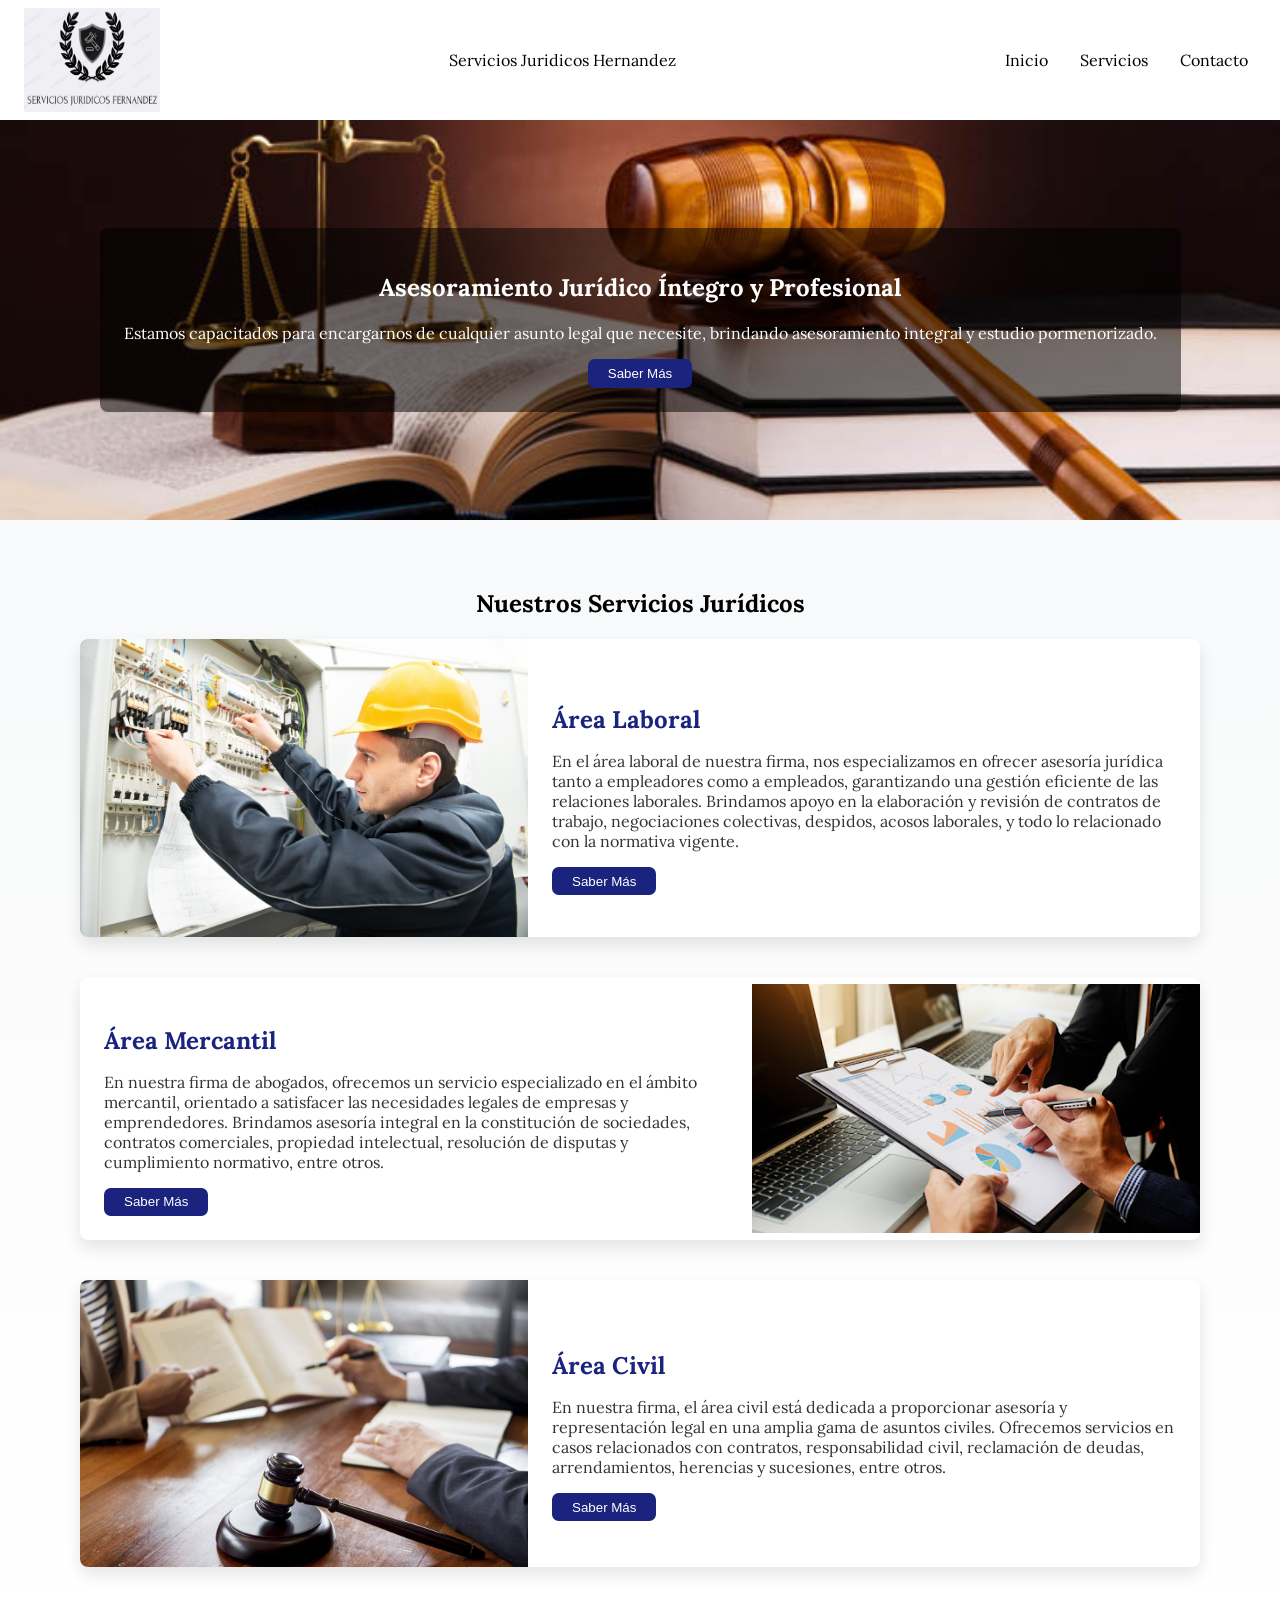
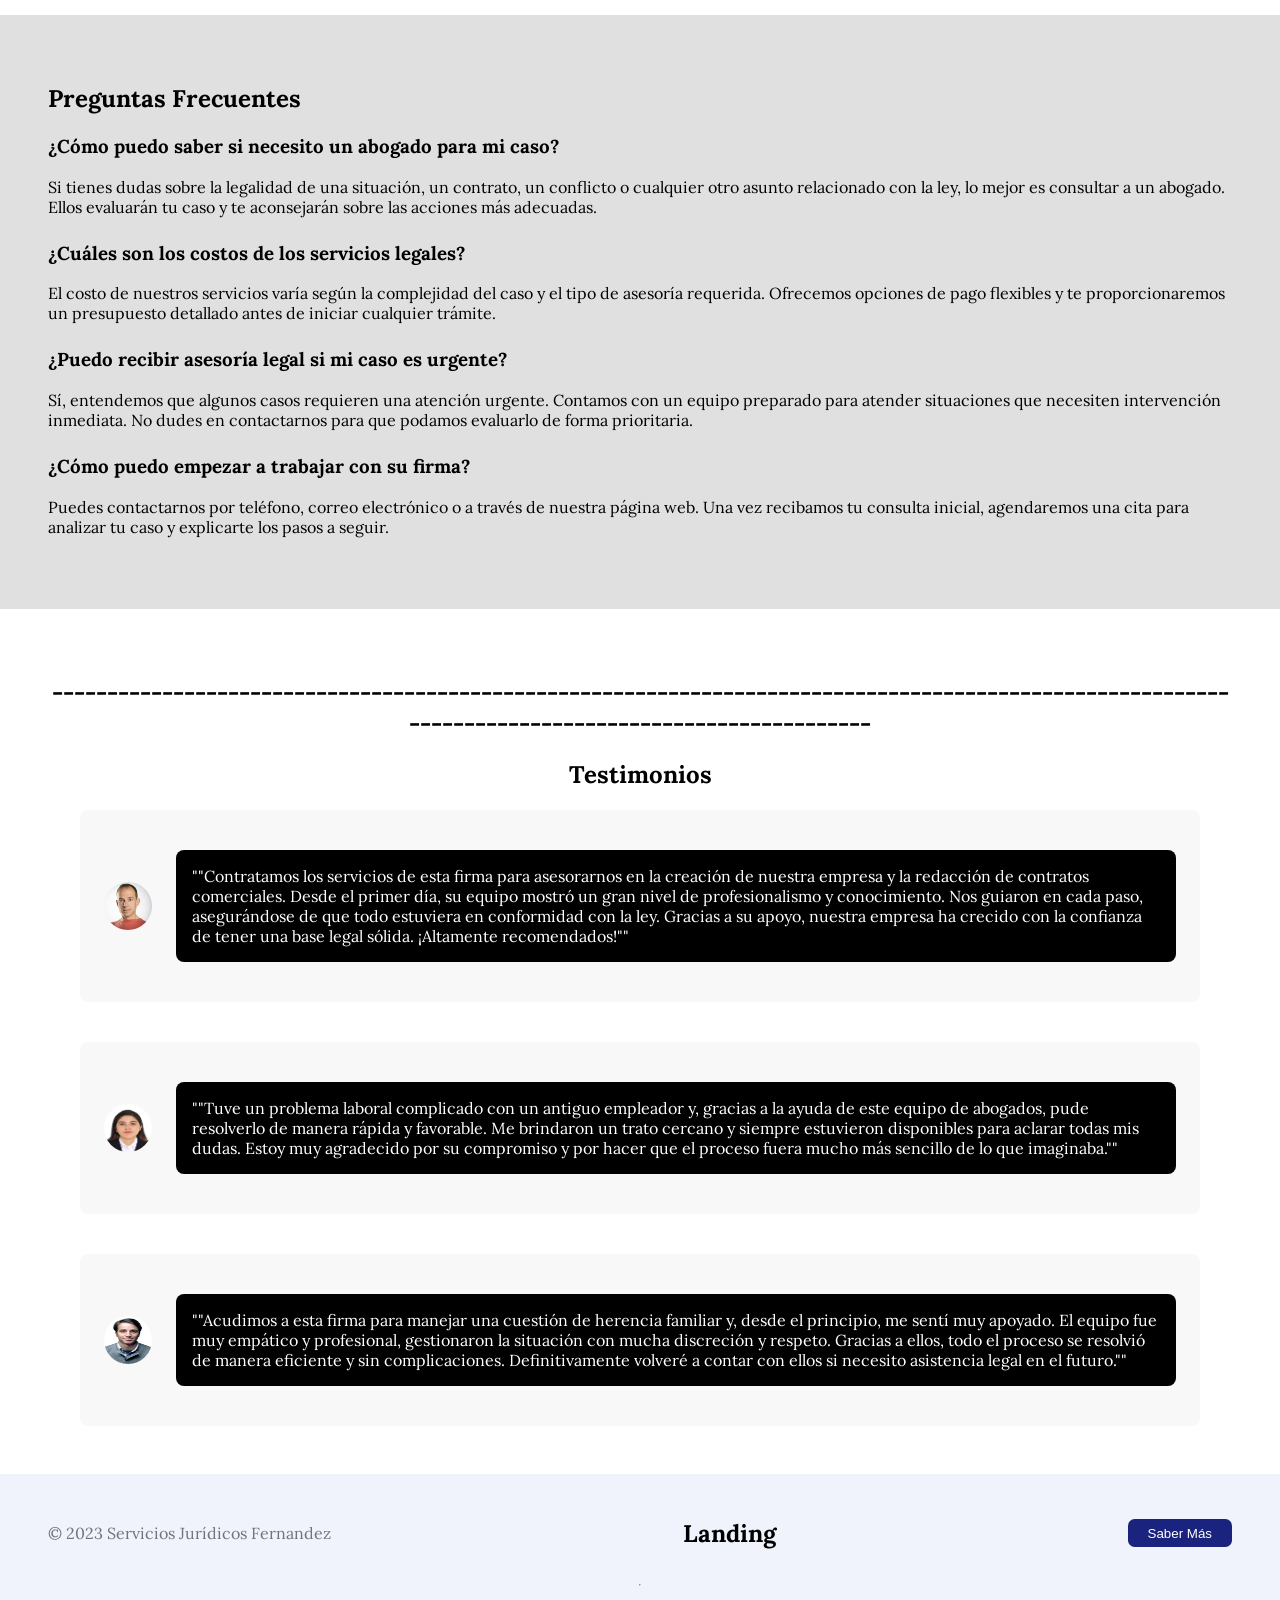
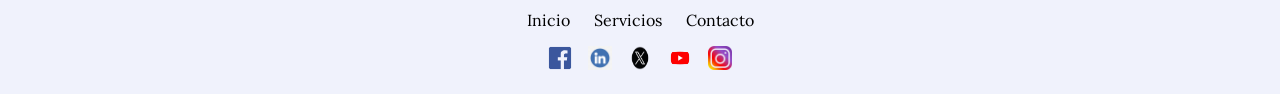
==== index.html @ eb450b71 "Web Figma" ====
<!DOCTYPE html>
<html lang="es">
<head>
    <meta charset="UTF-8">
    <meta name="viewport" content="width=device-width, initial-scale=1.0">
    <title>Servicios Jurídicos</title>
    <link rel="stylesheet" href="webfigmacss.css">
</head>
<body>
    <header class="cabecera">
        <div class="logo">
          <img src="LogoJuridico.PNG" alt="Logo">
        </div>
        <p>Servicios Juridicos Hernandez</p>
        <nav class="menu">
          <ul>
            <li>Inicio</li>
            <li>Servicios</li>
            <li>Contacto</li>
          </ul>
        </nav>
      </header>

    <section class="hero">
        <div class="hero-content">
            <h2>Asesoramiento Jurídico Íntegro y Profesional</h2>
            <p>Estamos capacitados para encargarnos de cualquier asunto legal que necesite, brindando asesoramiento integral y estudio pormenorizado.</p>
            <button>Saber Más</button>
        </div>
    </section>

    <section class="servicios">
        <h2>Nuestros Servicios Jurídicos</h2>
        <div class="grid-container">
            <div class="servicio">
                <img src="Trabajando.jpg" alt="Trabajando">
                <div class="servicio-contenido">
                    <h3>Área Laboral</h3>
                    <p>En el área laboral de nuestra firma, nos especializamos en ofrecer asesoría jurídica tanto a empleadores como a empleados, garantizando una gestión eficiente de las relaciones laborales. 
                    Brindamos apoyo en la elaboración y revisión de contratos de trabajo, negociaciones colectivas, despidos, acosos laborales, y todo lo relacionado con la normativa vigente.</p>
                    <button>Saber Más</button>
                </div>
            </div>
            <div class="servicio servicio-invertido">
                <img src="Mercantil.jpg" alt="Mercantil">
                <div class="servicio-contenido">
                    <h3>Área Mercantil</h3>
                    <p>En nuestra firma de abogados, ofrecemos un servicio especializado en el ámbito mercantil, orientado a satisfacer las necesidades legales de empresas y emprendedores. 
                    Brindamos asesoría integral en la constitución de sociedades, contratos comerciales, propiedad intelectual, resolución de disputas y cumplimiento normativo, entre otros.</p>
                    <button>Saber Más</button>
                </div>
            </div>
            <div class="servicio">
                <img src="Areacivil.jpeg" alt="Área Civil">
                <div class="servicio-contenido">
                    <h3>Área Civil</h3>
                    <p>En nuestra firma, el área civil está dedicada a proporcionar asesoría y representación legal en una amplia gama de asuntos civiles. 
                    Ofrecemos servicios en casos relacionados con contratos, responsabilidad civil, reclamación de deudas, arrendamientos, herencias y sucesiones, entre otros.</p>
                    <button>Saber Más</button>
                </div>
            </div>
        </div>
    </section>

    <section class="faq">
        <h2>Preguntas Frecuentes</h2>
        <div class="faq-item">
            <h3>¿Cómo puedo saber si necesito un abogado para mi caso?</h3>
            <p>Si tienes dudas sobre la legalidad de una situación, un contrato, un conflicto o cualquier otro asunto relacionado con la ley, lo mejor es consultar a un abogado. 
                Ellos evaluarán tu caso y te aconsejarán sobre las acciones más adecuadas.</p>
        </div>
        <div class="faq-item">
            <h3>¿Cuáles son los costos de los servicios legales?</h3>
            <p>El costo de nuestros servicios varía según la complejidad del caso y el tipo de asesoría requerida. 
                Ofrecemos opciones de pago flexibles y te proporcionaremos un presupuesto detallado antes de iniciar cualquier trámite.</p>
        </div>
        <div class="faq-item">
            <h3>¿Puedo recibir asesoría legal si mi caso es urgente?</h3>
            <p>Sí, entendemos que algunos casos requieren una atención urgente. Contamos con un equipo preparado para atender situaciones que necesiten intervención inmediata. 
                No dudes en contactarnos para que podamos evaluarlo de forma prioritaria.</p>
        </div>
        <div class="faq-item">
            <h3>¿Cómo puedo empezar a trabajar con su firma?</h3>
            <p>Puedes contactarnos por teléfono, correo electrónico o a través de nuestra página web. 
                Una vez recibamos tu consulta inicial, agendaremos una cita para analizar tu caso y explicarte los pasos a seguir.</p>
        </div>
    </section>

    <section class="testimonios">
        <h1>-----------------------------------------------------------------------------------------------------------------------------------------------------</h1>
        <h2>Testimonios</h2>
        <div class="grid-container">
            <div class="testimonio"> 
                <img src="Testimonio1.jpg" alt="Testimonio 1">
                <p>""Contratamos los servicios de esta firma para asesorarnos en la creación de nuestra empresa y la redacción de contratos comerciales. Desde el primer día, su equipo mostró un gran nivel de profesionalismo y conocimiento. Nos guiaron en cada paso, asegurándose de que todo estuviera en conformidad con la ley. 
                    Gracias a su apoyo, nuestra empresa ha crecido con la confianza de tener una base legal sólida. ¡Altamente recomendados!""</p>
            </div>
            <div class="testimonio"> 
                <img src="Testimonio2.jpg" alt="Testimonio 2">
                <p>""Tuve un problema laboral complicado con un antiguo empleador y, gracias a la ayuda de este equipo de abogados, pude resolverlo de manera rápida y favorable. Me brindaron un trato cercano y siempre estuvieron disponibles para aclarar todas mis dudas. 
                    Estoy muy agradecido por su compromiso y por hacer que el proceso fuera mucho más sencillo de lo que imaginaba.""</p>
            </div>
            <div class="testimonio"> 
                <img src="Testimonio3.jpg" alt="Testimonio 3">
                <p>""Acudimos a esta firma para manejar una cuestión de herencia familiar y, desde el principio, me sentí muy apoyado. El equipo fue muy empático y profesional, gestionaron la situación con mucha discreción y respeto. Gracias a ellos, todo el proceso se resolvió de manera eficiente y sin complicaciones. 
                    Definitivamente volveré a contar con ellos si necesito asistencia legal en el futuro.""</p>
            </div>
        </div>
    </section>

    <footer>
        <div class="footer-content">
            <p>&copy; 2023 Servicios Jurídicos Fernandez</p>
            <h2>Landing</h2>
            <button>Saber Más</button>
        </div>
        <hr>
        <ul class="footer-links">
            <li>Inicio</li>
            <li>Servicios</li>
            <li>Contacto</li>
        </ul>
        <div class="footer-social">
            <img src="facebook.png" alt="Facebook">
            <img src="linkedin.png" alt="LinkedIn">
            <img src="twitter.png" alt="Twitter">
            <img src="youtube.png" alt="YouTube">
            <img src="instagram.png" alt="Instagram">
        </div>
    </footer>
    
</body>
</html>
---- webfigmacss.css ----
@import url('https://fonts.googleapis.com/css2?family=Lora:wght@400;700&display=swap');

body {
    font-family: 'Lora', serif;
    margin: 0;
    padding: 0;
}

.cabecera {
    display: flex;
    justify-content: space-between;
    align-items: center;
    font-size: 1em;
    padding: 0.5em 1.5em;
    background-color: white;
    color: black;
}

.logo {
    display: flex;
    align-items: center;
}

.logo img {
    width: 8.5em;
    height: 6.5em;
    margin-right: 0.5em;
}

.menu ul {
    display: flex;
    list-style: none;
    gap: 1em;
}

.menu li {
    color: black;
    padding: 0.5em 0.5em;
    cursor: pointer;
}

.hero {
    display: flex;
    align-items: center;
    justify-content: center;
    text-align: center;
    height: 25em;
    background: url('serviciojuridico.jpg') center/cover no-repeat;
    color: white;
}

.hero-content {
    background: rgba(0, 0, 0, 0.5);
    padding: 1.5em;
    border-radius: 0.5em;
}

.servicios {
    text-align: center;
    padding: 3em;
    background: linear-gradient(to bottom, #f8f9fa, white);
}

.grid-container {
    display: flex;
    flex-direction: column;
    gap: 2.5em;
    max-width: 70em;
    margin: 0 auto;
}

.servicio {
    display: flex;
    align-items: center;
    background-color: white;
    border-radius: 0.5em;
    box-shadow: 0 0.5em 1em rgba(0, 0, 0, 0.1);
    overflow: hidden;
}

.servicio-invertido {
    flex-direction: row-reverse;
}

.servicio img {
    width: 40%;
    object-fit: cover;
}

.servicio-contenido {
    padding: 1.5em;
    text-align: left;
}

.servicio h3 {
    font-size: 1.5em;
    color: #1a237e;
    margin-bottom: 0.5em;
}

.servicio p {
    font-size: 1em;
    color: #333;
    margin-bottom: 1em;
}

button {
    background-color: #1a237e;
    color: white;
    padding: 0.5em 1.5em;
    border: none;
    border-radius: 0.5em;
    cursor: pointer;
}

button:hover {
    background-color: #3949ab;
}

.faq {
    padding: 3em;
    background-color: #e0e0e0;
}

.faq-item {
    margin-bottom: 1.5em;
}

.testimonios {
    padding: 3em;
    text-align: center;
}

.testimonios-container {
    display: flex;
    flex-direction: column;
    gap: 1.5em;
    max-width: 50em;
    margin: 0 auto;
}

.testimonio {
    display: flex;
    align-items: center;
    background-color: #f8f8f8;
    border-radius: 0.5em;
    padding: 1.5em;
    gap: 1.5em;
}

.testimonio img {
    width: 3em;
    height: 3em;
    border-radius: 50%;
}

.testimonio p {
    background-color: black;
    color: white;
    padding: 1em;
    border-radius: 0.5em;
    flex: 1;
    text-align: left;
}

footer {
    background-color: #f0f2fc;
    padding: 1.5em 3em;
    text-align: center;
    display: flex;
    flex-direction: column;
    align-items: center;
}

.footer-content {
    display: flex;
    justify-content: space-between;
    align-items: center;
    width: 100%;
    max-width: 75em;
    padding-bottom: 0.5em;
}

.footer-content p {
    color: #6c757d;
    font-size: 1em;
}

.footer-links {
    display: flex;
    gap: 1.5em;
    list-style: none;
    padding: 0;
}

.footer-links li {
    color: black;
    cursor: pointer;
    font-size: 1em;
}

.footer-social {
    display: flex;
    gap: 1em;
}

.footer-social img {
    width: 1.5em;
    height: 1.5em;
    cursor: pointer;
}
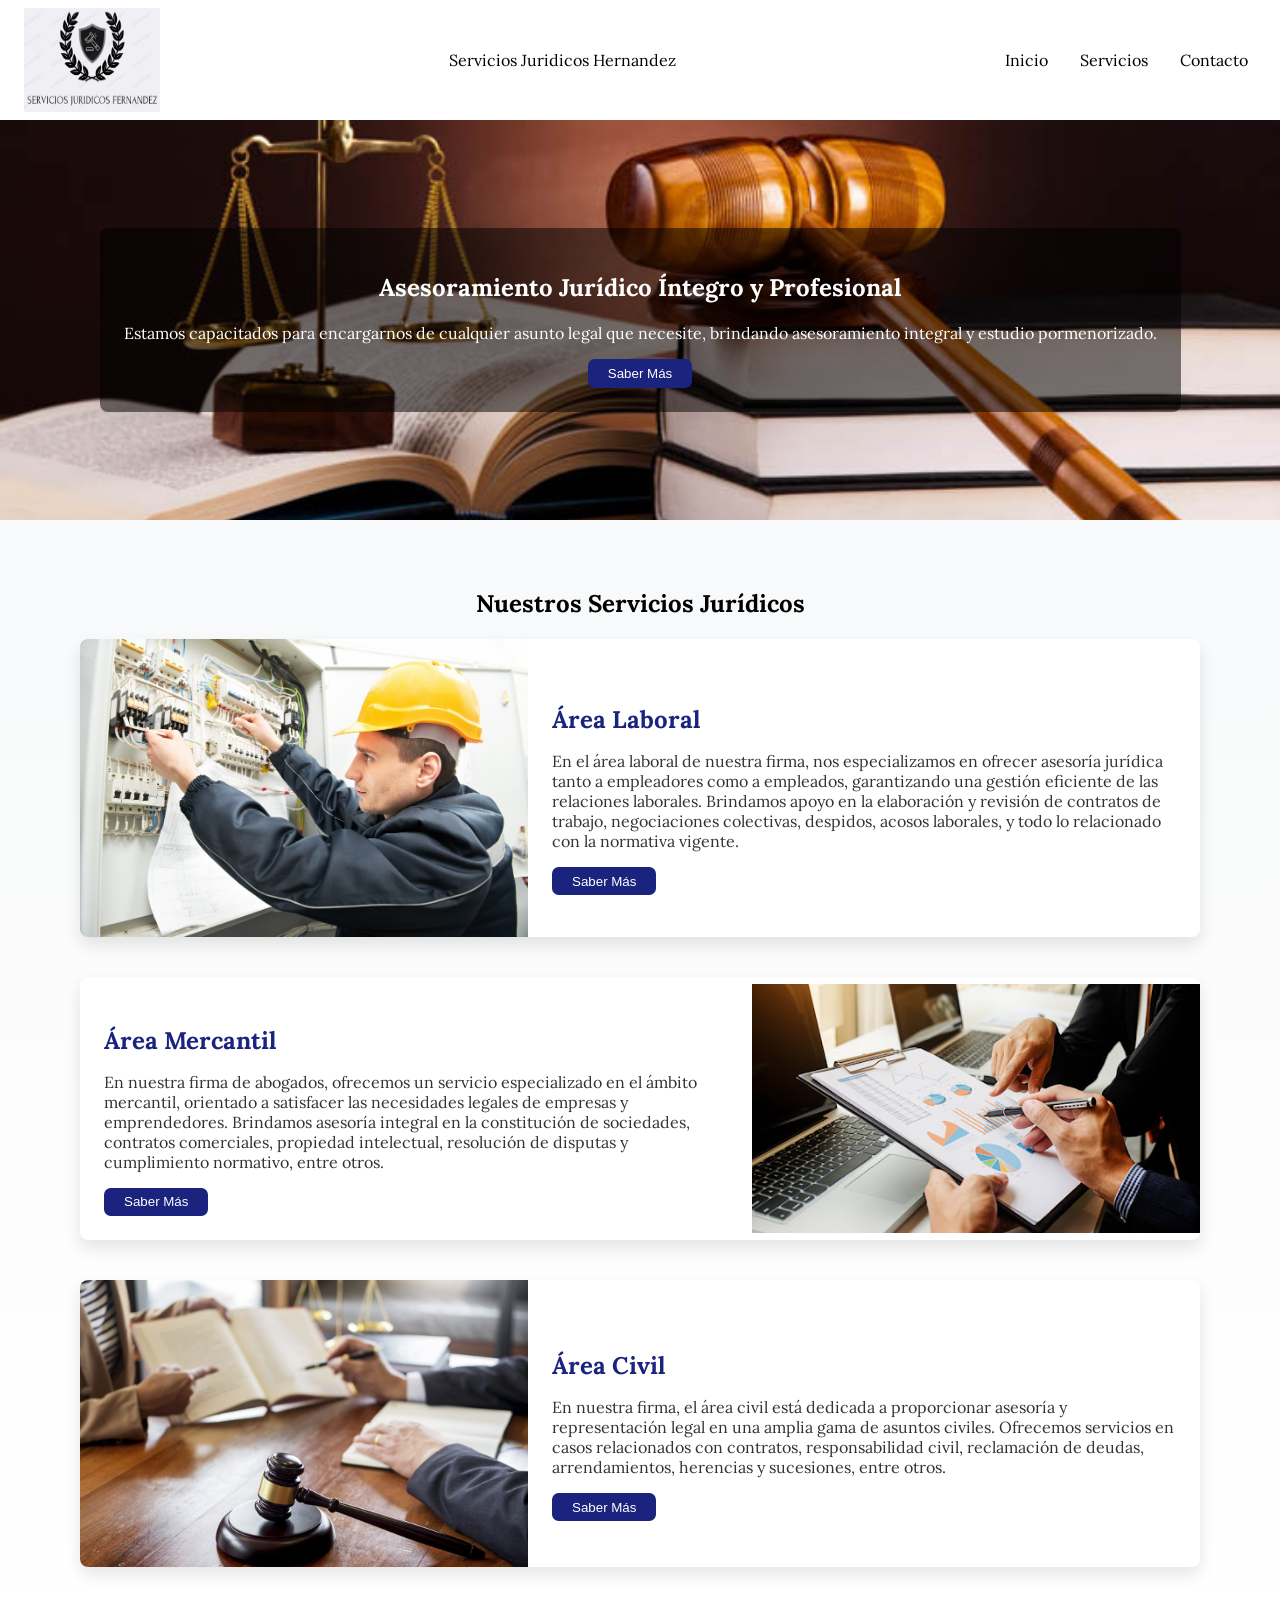
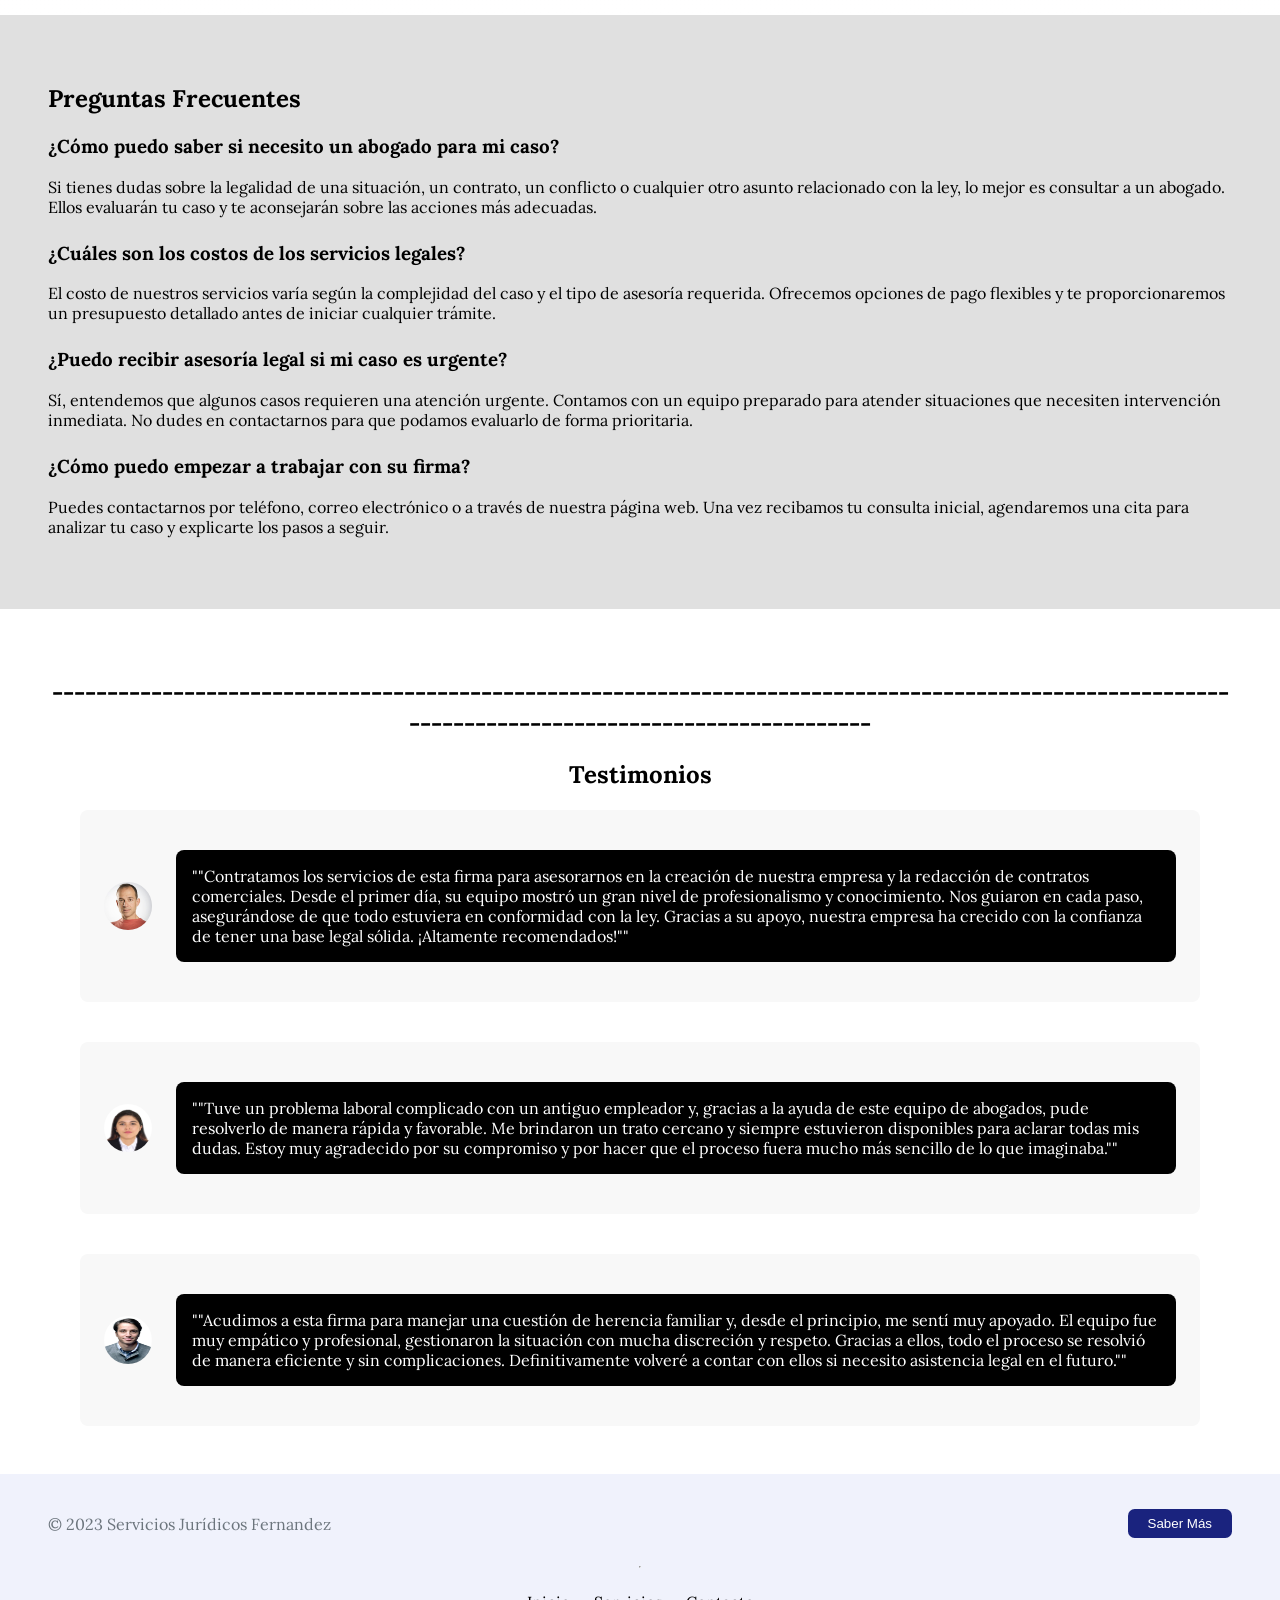
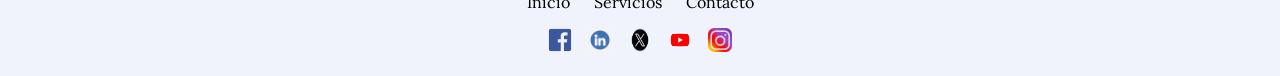
==== commit fe8013dc: "Web figma" ====
--- a/index.html
+++ b/index.html
@@ -111,7 +111,6 @@
     <footer>
         <div class="footer-content">
             <p>&copy; 2023 Servicios Jurídicos Fernandez</p>
-            <h2>Landing</h2>
             <button>Saber Más</button>
         </div>
         <hr>
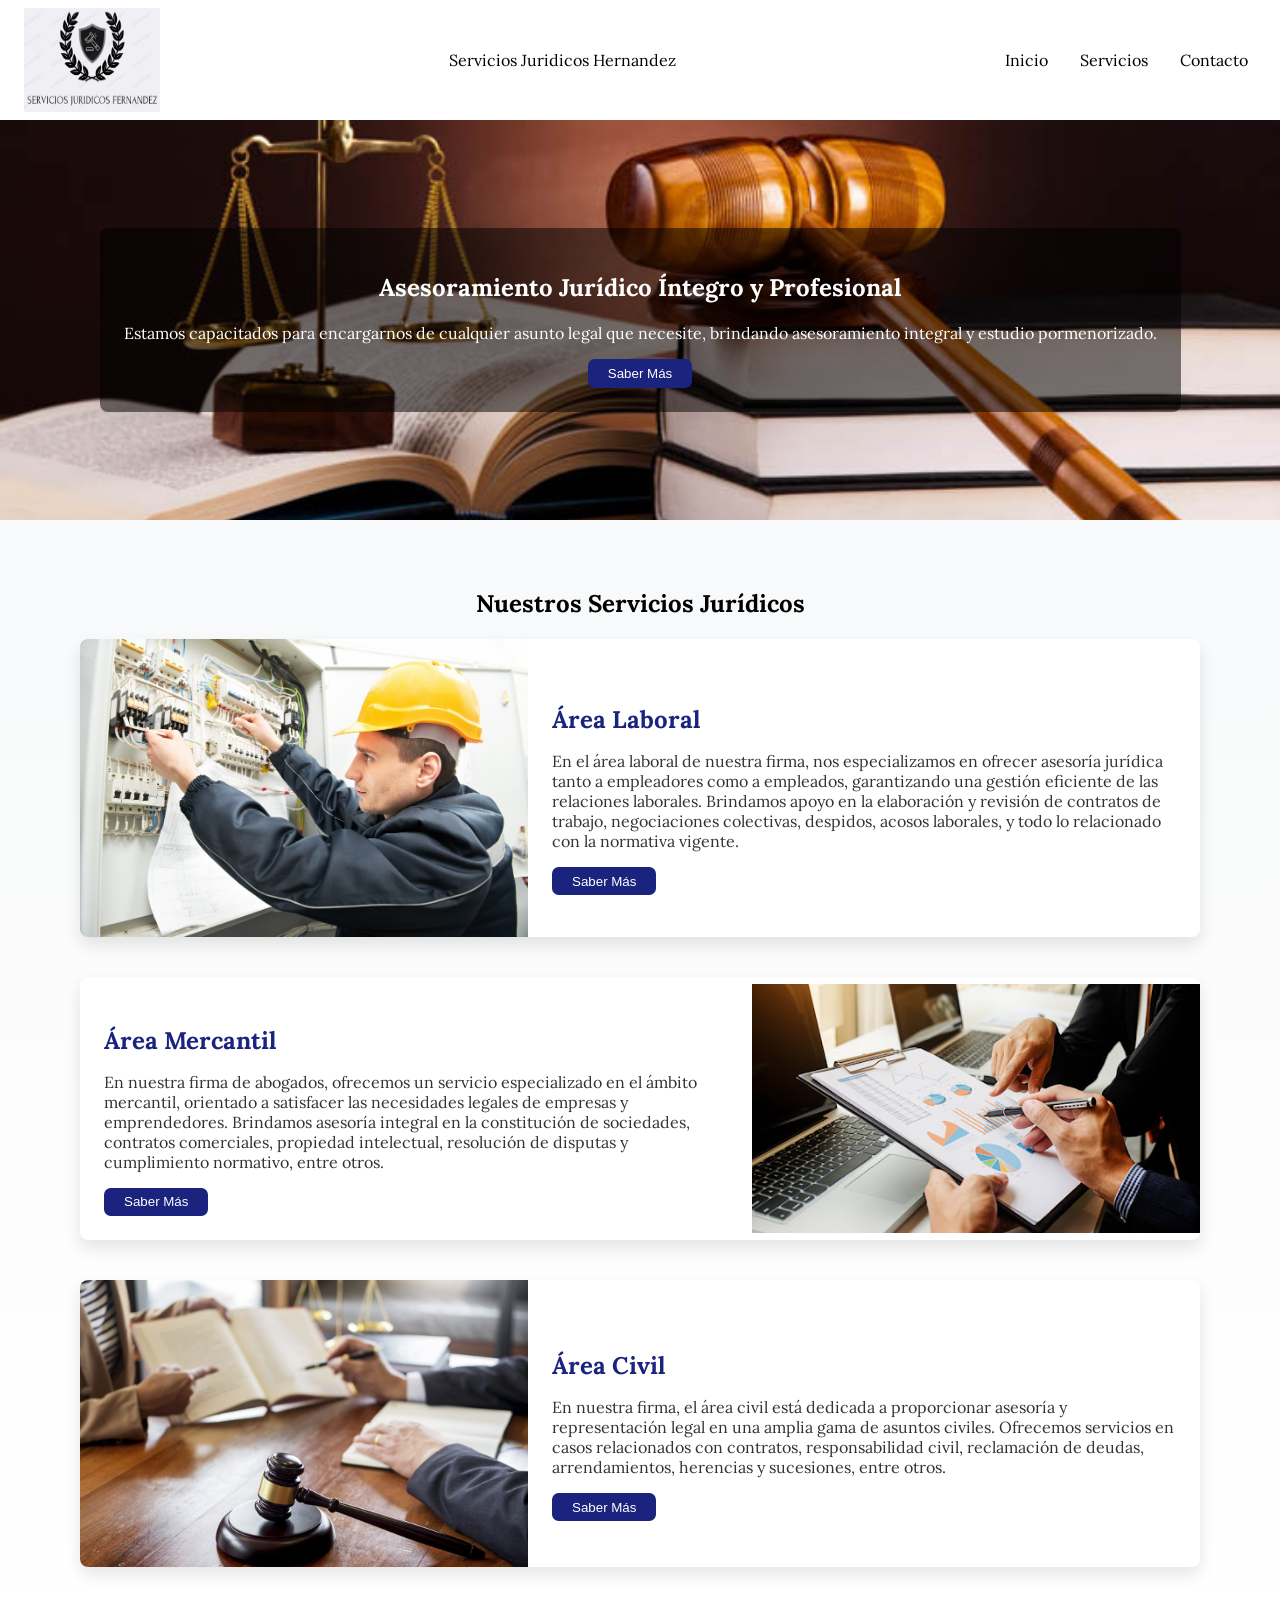
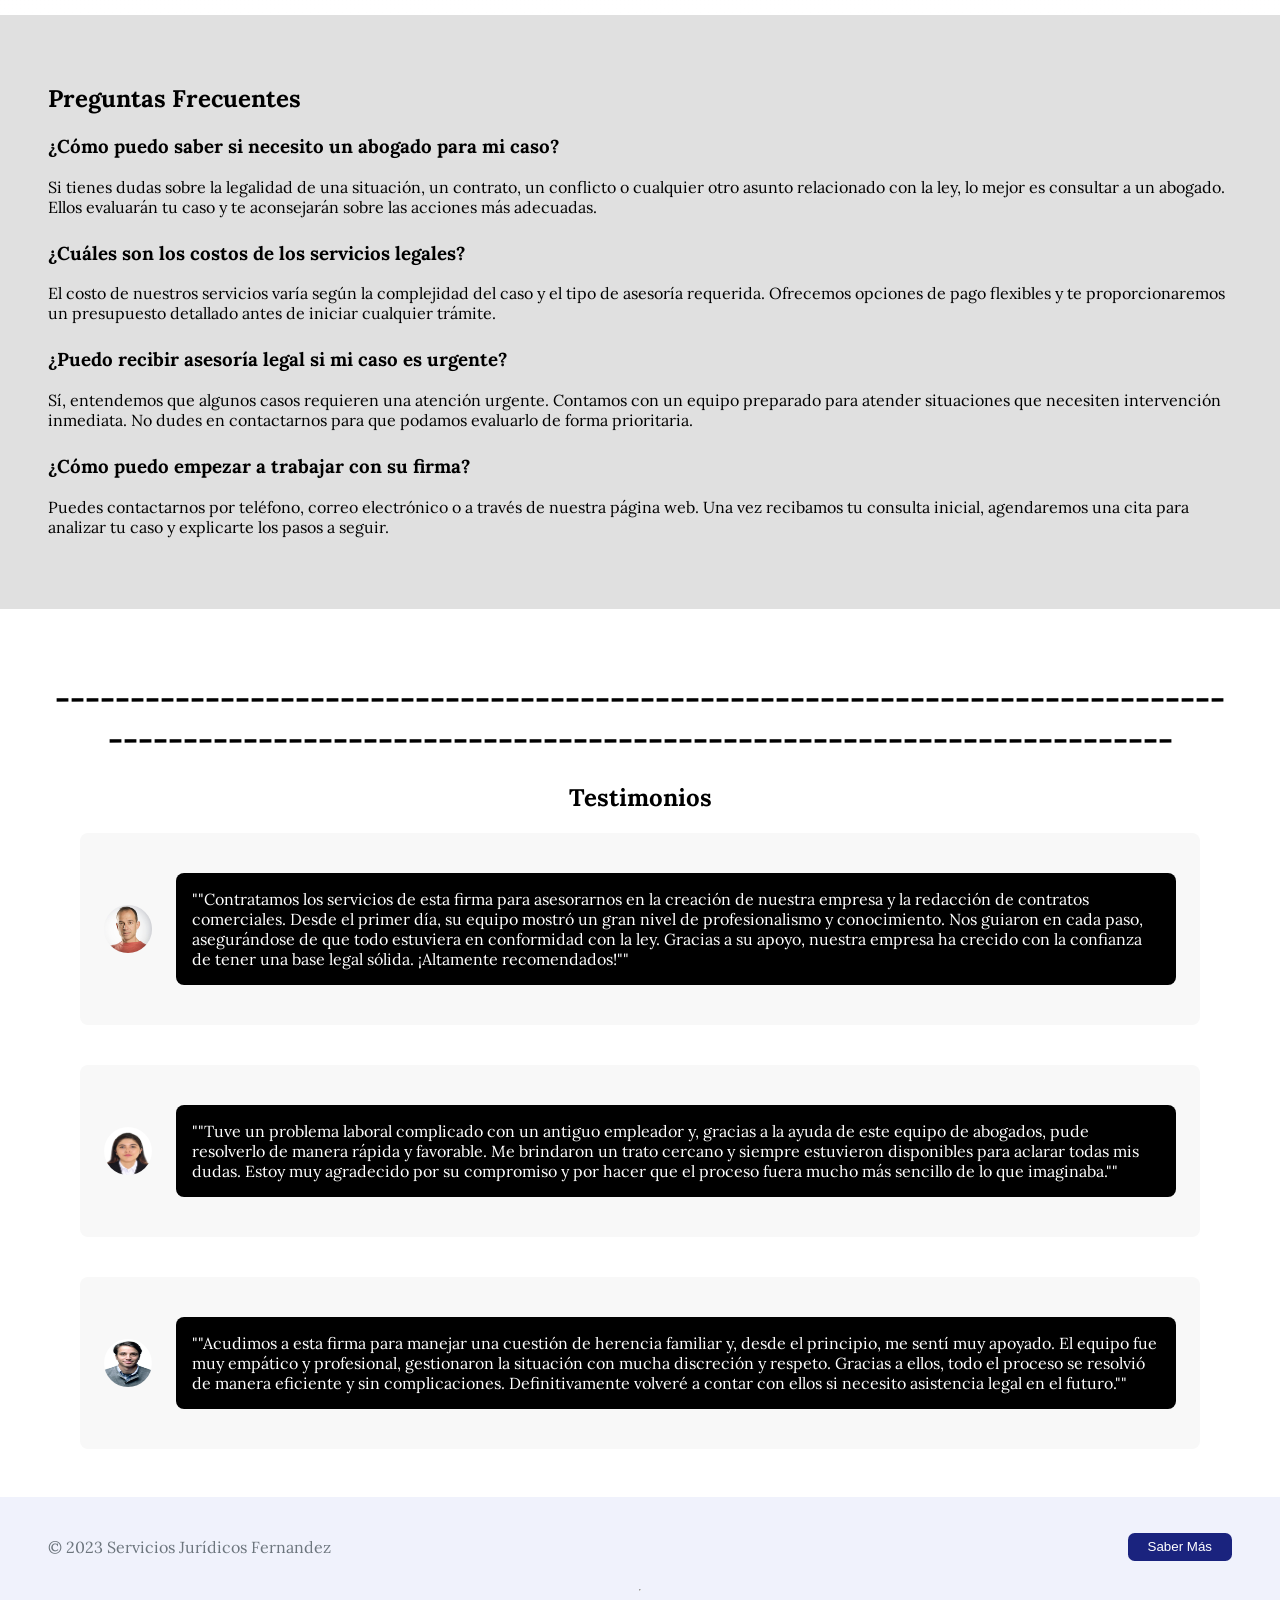
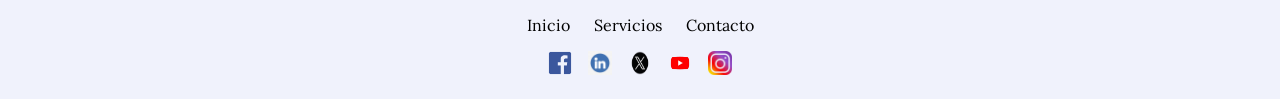
==== commit 25936a5a: "commit" ====
--- a/index.html
+++ b/index.html
@@ -21,15 +21,15 @@
         </nav>
       </header>
 
-    <section class="hero">
+    <div class="hero">
         <div class="hero-content">
             <h2>Asesoramiento Jurídico Íntegro y Profesional</h2>
             <p>Estamos capacitados para encargarnos de cualquier asunto legal que necesite, brindando asesoramiento integral y estudio pormenorizado.</p>
             <button>Saber Más</button>
         </div>
-    </section>
+    </div>
 
-    <section class="servicios">
+    <div class="servicios">
         <h2>Nuestros Servicios Jurídicos</h2>
         <div class="grid-container">
             <div class="servicio">
@@ -60,9 +60,9 @@
                 </div>
             </div>
         </div>
-    </section>
+    </div>
 
-    <section class="faq">
+    <div class="faq">
         <h2>Preguntas Frecuentes</h2>
         <div class="faq-item">
             <h3>¿Cómo puedo saber si necesito un abogado para mi caso?</h3>
@@ -84,9 +84,9 @@
             <p>Puedes contactarnos por teléfono, correo electrónico o a través de nuestra página web. 
                 Una vez recibamos tu consulta inicial, agendaremos una cita para analizar tu caso y explicarte los pasos a seguir.</p>
         </div>
-    </section>
+    </div>
 
-    <section class="testimonios">
+    <div class="testimonios">
         <h1>-----------------------------------------------------------------------------------------------------------------------------------------------------</h1>
         <h2>Testimonios</h2>
         <div class="grid-container">
@@ -106,7 +106,7 @@
                     Definitivamente volveré a contar con ellos si necesito asistencia legal en el futuro.""</p>
             </div>
         </div>
-    </section>
+    </div>
 
     <footer>
         <div class="footer-content">
